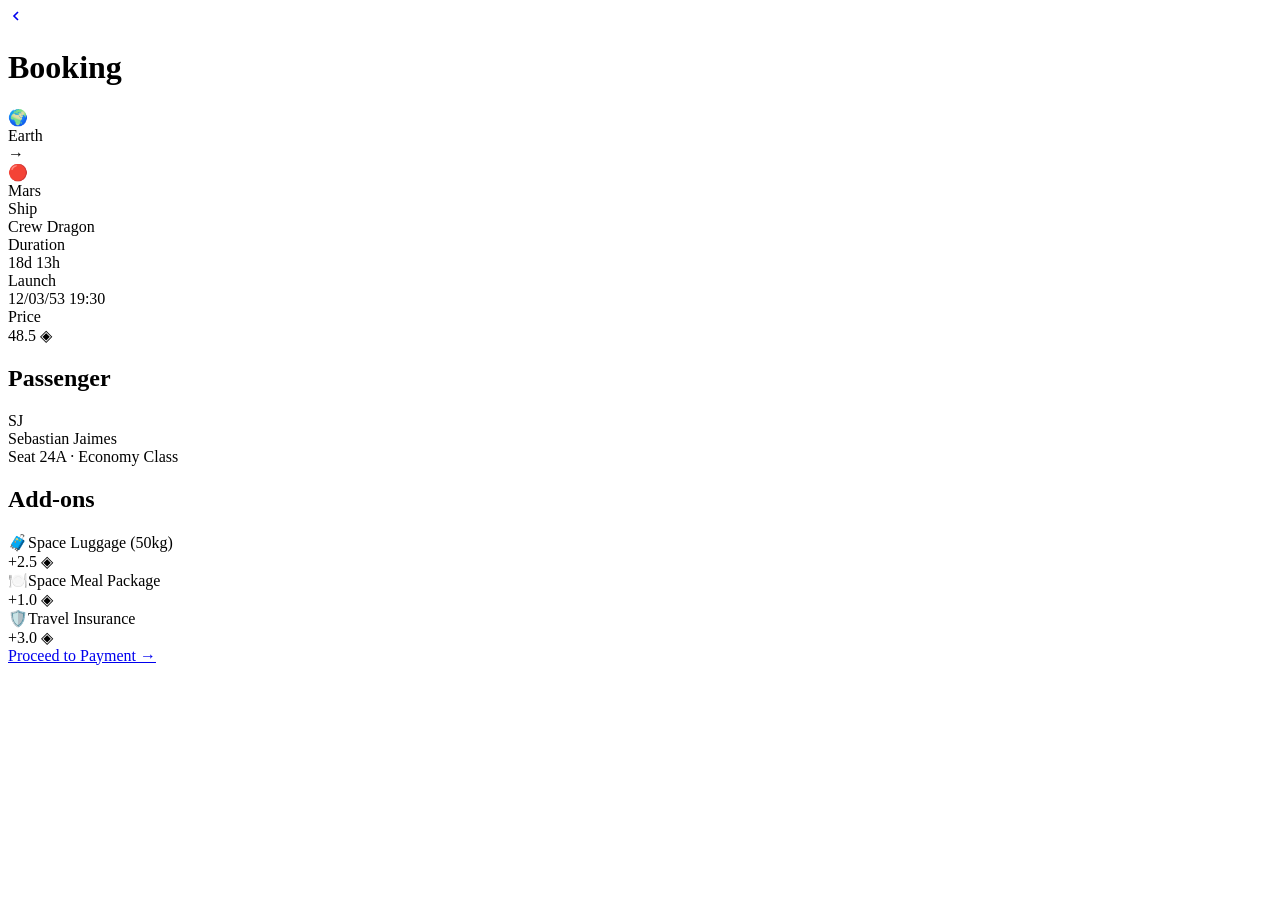
==== screens/booking.html @ c3f688a9 ""booking"" ====
<!DOCTYPE html>
<html lang="es">
<head>
  <meta charset="UTF-8"><meta name="viewport" content="width=device-width,initial-scale=1.0">
  <title>UberX × SpaceX — Booking</title>
  <link rel="stylesheet" href="../css/app.css">
</head>
<body class="booking-page"><div class="device">
<main class="booking">
  <header class="screen-header">
    <a href="home.html" class="btn-back" aria-label="Volver">
      <svg width="16" height="16" viewBox="0 0 24 24" fill="none" stroke="currentColor" stroke-width="2.5"><path d="M15 18l-6-6 6-6"/></svg>
    </a>
    <h1 class="screen-header__title">Booking</h1>
    <div class="screen-header__spacer"></div>
  </header>

  <div class="booking__scroll">
    <div class="trip-card">
      <div class="trip-route">
        <div class="trip-planet"><div class="trip-planet__emoji">🌍</div><div class="trip-planet__name">Earth</div></div>
        <div class="trip-arrow">→</div>
        <div class="trip-planet"><div class="trip-planet__emoji" style="animation-delay:.5s">🔴</div><div class="trip-planet__name">Mars</div></div>
      </div>
      <div class="trip-grid">
        <div class="trip-stat"><div class="trip-stat__label">Ship</div><div class="trip-stat__value">Crew Dragon</div></div>
        <div class="trip-stat"><div class="trip-stat__label">Duration</div><div class="trip-stat__value">18d 13h</div></div>
        <div class="trip-stat"><div class="trip-stat__label">Launch</div><div class="trip-stat__value">12/03/53 19:30</div></div>
        <div class="trip-stat"><div class="trip-stat__label">Price</div><div class="trip-stat__value trip-stat__value--accent">48.5 ◈</div></div>
      </div>
    </div>

    <h2 class="section-title">Passenger</h2>
    <div class="passenger-card">
      <div class="pass-avatar">SJ</div>
      <div class="pass-info">
        <div class="pass-info__name">Sebastian Jaimes</div>
        <div class="pass-info__seat">Seat 24A · Economy Class</div>
      </div>
    </div>

    <h2 class="section-title">Add-ons</h2>
    <div class="extra-item"><div class="extra-item__left"><span class="extra-item__icon">🧳</span><span class="extra-item__name">Space Luggage (50kg)</span></div><span class="extra-item__price">+2.5 ◈</span></div>
    <div class="extra-item"><div class="extra-item__left"><span class="extra-item__icon">🍽️</span><span class="extra-item__name">Space Meal Package</span></div><span class="extra-item__price">+1.0 ◈</span></div>
    <div class="extra-item"><div class="extra-item__left"><span class="extra-item__icon">🛡️</span><span class="extra-item__name">Travel Insurance</span></div><span class="extra-item__price">+3.0 ◈</span></div>
  </div>

  <div class="booking__cta">
    <a href="payment-methods.html" class="btn-primary btn-primary--full">Proceed to Payment →</a>
  </div>
</main>
</div></body></html>
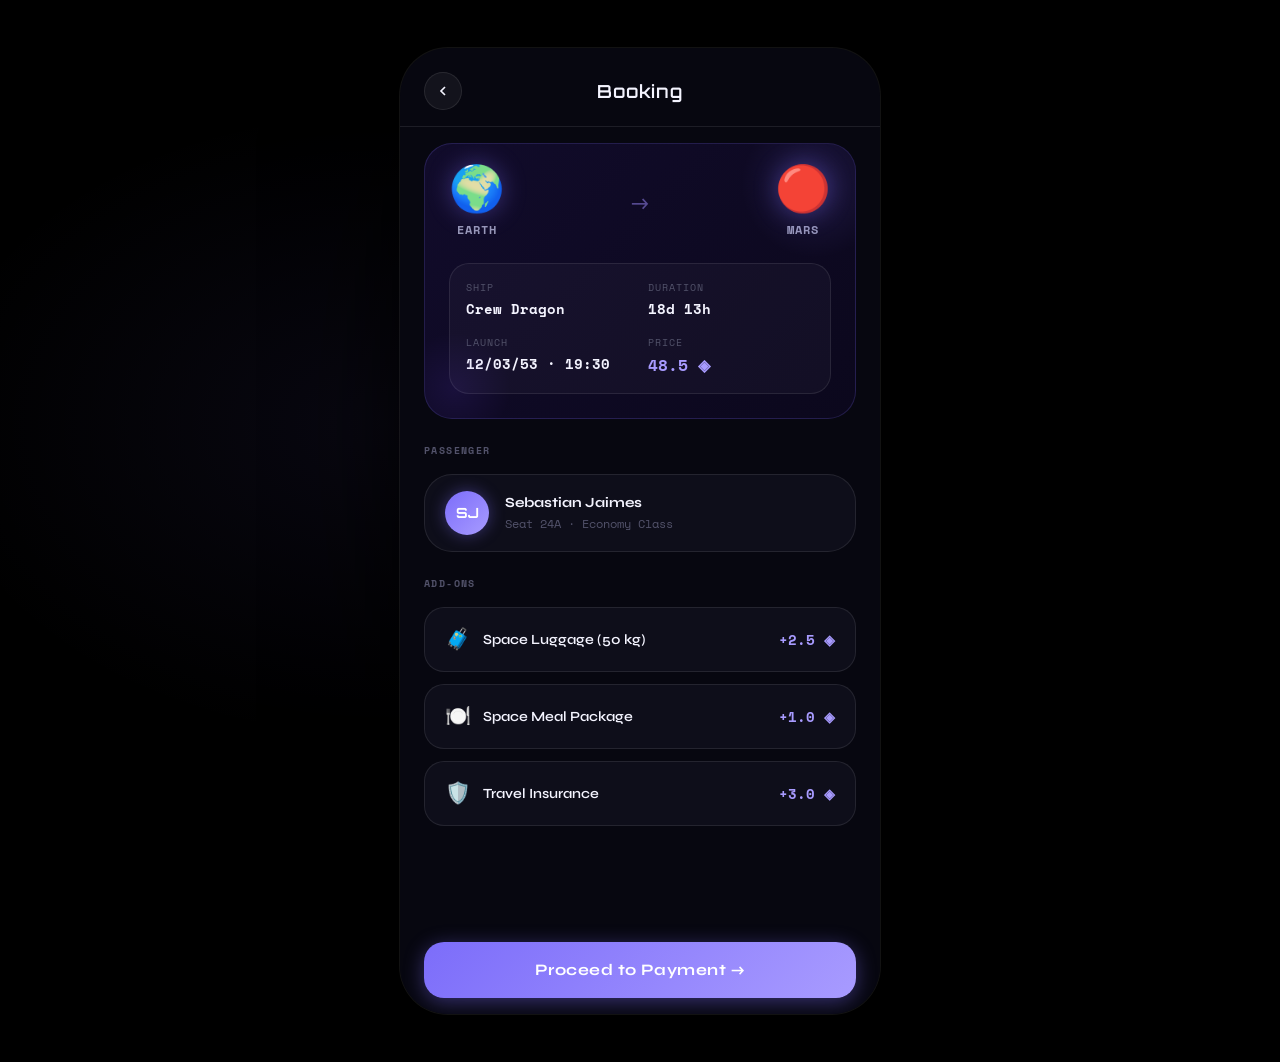
==== commit a5fc81ba: ""cambios"" ====
--- a/screens/booking.html
+++ b/screens/booking.html
@@ -1,37 +1,94 @@
 <!DOCTYPE html>
 <html lang="es">
 <head>
-  <meta charset="UTF-8"><meta name="viewport" content="width=device-width,initial-scale=1.0">
+  <!-- Codificación de caracteres -->
+  <meta charset="UTF-8">
+  <!-- Adaptación a pantallas móviles -->
+  <meta name="viewport" content="width=device-width,initial-scale=1.0">
   <title>UberX × SpaceX — Booking</title>
+  <!-- Estilos globales compartidos -->
   <link rel="stylesheet" href="../css/app.css">
+  <!-- Estilos específicos de la pantalla de reserva -->
+  <link rel="stylesheet" href="../css/booking.css">
 </head>
-<body class="booking-page"><div class="device">
+<body class="booking-page">
+
+<!-- Contenedor que simula la carcasa del teléfono -->
+<div class="device">
 <main class="booking">
+
+  <!-- ── Encabezado de pantalla ─────────────
+       Botón de volver + título centrado + espaciador.
+       El espaciador tiene el mismo ancho que el botón
+       para que el título quede perfectamente centrado.
+  ─────────────────────────────────────────── -->
   <header class="screen-header">
-    <a href="home.html" class="btn-back" aria-label="Volver">
+    <!-- Botón de volver a home -->
+    <a href="home.html" class="btn-back" aria-label="Back">
       <svg width="16" height="16" viewBox="0 0 24 24" fill="none" stroke="currentColor" stroke-width="2.5"><path d="M15 18l-6-6 6-6"/></svg>
     </a>
     <h1 class="screen-header__title">Booking</h1>
-    <div class="screen-header__spacer"></div>
+    <!-- Espaciador invisible para centrar el título -->
+    <div class="screen-header__spacer" aria-hidden="true"></div>
   </header>
 
+  <!-- Área con scroll: todo el contenido de la reserva -->
   <div class="booking__scroll">
+
+    <!-- ── Tarjeta del viaje ──────────────────
+         Muestra la ruta (Tierra → Marte) con emojis
+         y una cuadrícula de 4 datos del viaje.
+    ─────────────────────────────────────────── -->
     <div class="trip-card">
+
+      <!-- Ruta visual: planeta origen → flecha → planeta destino -->
       <div class="trip-route">
-        <div class="trip-planet"><div class="trip-planet__emoji">🌍</div><div class="trip-planet__name">Earth</div></div>
+        <!-- Planeta de origen: Tierra -->
+        <div class="trip-planet">
+          <div class="trip-planet__emoji">🌍</div>
+          <div class="trip-planet__name">Earth</div>
+        </div>
+        <!-- Flecha animada entre planetas -->
         <div class="trip-arrow">→</div>
-        <div class="trip-planet"><div class="trip-planet__emoji" style="animation-delay:.5s">🔴</div><div class="trip-planet__name">Mars</div></div>
+        <!-- Planeta de destino: Marte (animación con delay de 0.5s) -->
+        <div class="trip-planet">
+          <div class="trip-planet__emoji" style="animation-delay:.5s">🔴</div>
+          <div class="trip-planet__name">Mars</div>
+        </div>
       </div>
+
+      <!-- Cuadrícula 2x2 con los datos del viaje -->
       <div class="trip-grid">
-        <div class="trip-stat"><div class="trip-stat__label">Ship</div><div class="trip-stat__value">Crew Dragon</div></div>
-        <div class="trip-stat"><div class="trip-stat__label">Duration</div><div class="trip-stat__value">18d 13h</div></div>
-        <div class="trip-stat"><div class="trip-stat__label">Launch</div><div class="trip-stat__value">12/03/53 19:30</div></div>
-        <div class="trip-stat"><div class="trip-stat__label">Price</div><div class="trip-stat__value trip-stat__value--accent">48.5 ◈</div></div>
+        <!-- Dato: nombre de la nave -->
+        <div class="trip-stat">
+          <div class="trip-stat__label">Ship</div>
+          <div class="trip-stat__value">Crew Dragon</div>
+        </div>
+        <!-- Dato: duración del viaje -->
+        <div class="trip-stat">
+          <div class="trip-stat__label">Duration</div>
+          <div class="trip-stat__value">18d 13h</div>
+        </div>
+        <!-- Dato: fecha y hora de lanzamiento -->
+        <div class="trip-stat">
+          <div class="trip-stat__label">Launch</div>
+          <div class="trip-stat__value">12/03/53 · 19:30</div>
+        </div>
+        <!-- Dato: precio en cripto (color morado para destacarlo) -->
+        <div class="trip-stat">
+          <div class="trip-stat__label">Price</div>
+          <div class="trip-stat__value trip-stat__value--accent">48.5 ◈</div>
+        </div>
       </div>
-    </div>
 
+    </div><!-- /.trip-card -->
+
+    <!-- ── Sección: Pasajero ──────────────────
+         Tarjeta con avatar de iniciales, nombre y asiento.
+    ─────────────────────────────────────────── -->
     <h2 class="section-title">Passenger</h2>
     <div class="passenger-card">
+      <!-- Avatar con las iniciales del pasajero -->
       <div class="pass-avatar">SJ</div>
       <div class="pass-info">
         <div class="pass-info__name">Sebastian Jaimes</div>
@@ -39,14 +96,50 @@
       </div>
     </div>
 
+    <!-- ── Sección: Extras / Add-ons ──────────
+         Lista de servicios adicionales con precio.
+         Cada ítem tiene ícono, nombre y precio en cripto.
+    ─────────────────────────────────────────── -->
     <h2 class="section-title">Add-ons</h2>
-    <div class="extra-item"><div class="extra-item__left"><span class="extra-item__icon">🧳</span><span class="extra-item__name">Space Luggage (50kg)</span></div><span class="extra-item__price">+2.5 ◈</span></div>
-    <div class="extra-item"><div class="extra-item__left"><span class="extra-item__icon">🍽️</span><span class="extra-item__name">Space Meal Package</span></div><span class="extra-item__price">+1.0 ◈</span></div>
-    <div class="extra-item"><div class="extra-item__left"><span class="extra-item__icon">🛡️</span><span class="extra-item__name">Travel Insurance</span></div><span class="extra-item__price">+3.0 ◈</span></div>
-  </div>
 
+    <!-- Extra: equipaje espacial -->
+    <div class="extra-item">
+      <div class="extra-item__left">
+        <span class="extra-item__icon">🧳</span>
+        <span class="extra-item__name">Space Luggage (50 kg)</span>
+      </div>
+      <span class="extra-item__price">+2.5 ◈</span>
+    </div>
+
+    <!-- Extra: paquete de comidas -->
+    <div class="extra-item">
+      <div class="extra-item__left">
+        <span class="extra-item__icon">🍽️</span>
+        <span class="extra-item__name">Space Meal Package</span>
+      </div>
+      <span class="extra-item__price">+1.0 ◈</span>
+    </div>
+
+    <!-- Extra: seguro de viaje -->
+    <div class="extra-item">
+      <div class="extra-item__left">
+        <span class="extra-item__icon">🛡️</span>
+        <span class="extra-item__name">Travel Insurance</span>
+      </div>
+      <span class="extra-item__price">+3.0 ◈</span>
+    </div>
+
+  </div><!-- /.booking__scroll -->
+
+  <!-- ── Botón de acción fijo en la parte inferior ──
+       Sticky: se queda visible aunque el usuario haga scroll.
+       Lleva a la pantalla de métodos de pago.
+  ─────────────────────────────────────────── -->
   <div class="booking__cta">
     <a href="payment-methods.html" class="btn-primary btn-primary--full">Proceed to Payment →</a>
   </div>
+
 </main>
-</div></body></html>+</div><!-- /.device -->
+</body>
+</html>
--- a/css/app.css
+++ b/css/app.css
@@ -0,0 +1,302 @@
+/* Importa las fuentes de Google: Orbitron (display), Syne (cuerpo), Space Mono (código) */
+@import url('https://fonts.googleapis.com/css2?family=Orbitron:wght@400;500;600;700;800;900&family=Syne:wght@400;500;600;700;800&family=Space+Mono:ital,wght@0,400;0,700;1,400&display=swap');
+
+/* ═══════════════════════════════════════════
+   DESIGN TOKENS — Variables CSS globales
+   Todos los colores, tamaños y espaciados de la app
+   viven aquí. Si cambias un valor, cambia en toda la app.
+═══════════════════════════════════════════ */
+:root {
+  /* ── Fondos ─────────────────────────────── */
+  --bg-void:    #04040a; /* negro casi puro, fondo del body */
+  --bg-deep:    #070710; /* fondo de las pantallas internas */
+  --bg-card:    #0e0e1a; /* fondo de tarjetas y nav inferior */
+  --bg-elevated:#141425; /* fondo de elementos elevados */
+  --bg-sheet:   #0f0f1e; /* fondo del bottom sheet */
+
+  /* ── Vidrio (glassmorphism) ──────────────── */
+  --glass:             rgba(255,255,255,.05);  /* vidrio muy sutil */
+  --glass-md:          rgba(255,255,255,.08);  /* vidrio un poco más visible */
+  --glass-border:      rgba(255,255,255,.09);  /* borde de vidrio normal */
+  --glass-border-bright:rgba(255,255,255,.18); /* borde de vidrio más brillante */
+  --blur:    20px; /* desenfoque fuerte para glassmorphism */
+  --blur-sm: 10px; /* desenfoque suave */
+
+  /* ── Colores de acento ───────────────────── */
+  --accent:       #7c6dfa; /* morado principal */
+  --accent-bright:#a89bff; /* morado claro para textos y bordes */
+  --accent-dim:   rgba(124,109,250,.20); /* morado muy transparente para fondos */
+  --accent-glow:  rgba(124,109,250,.40); /* morado para sombras de luz */
+  --gold:         #f0b429; /* dorado para badges premium */
+  --gold-dim:     rgba(240,180,41,.12);  /* dorado transparente para fondos */
+  --danger:       #f05252; /* rojo para errores */
+  --success:      #22c55e; /* verde para confirmaciones */
+
+  /* ── Colores de texto ────────────────────── */
+  --text-0: #f4f4ff; /* texto principal, casi blanco */
+  --text-1: #9898b8; /* texto secundario, gris azulado */
+  --text-2: #52526a; /* texto deshabilitado o de placeholder */
+
+  /* ── Tipografía ──────────────────────────── */
+  --font-display:'Orbitron', monospace; /* títulos y logos */
+  --font-body:   'Syne', sans-serif;    /* texto general */
+  --font-mono:   'Space Mono', monospace; /* chips y datos técnicos */
+
+  /* ── Escala de tamaños de fuente ─────────── */
+  --fz-2xs:.625rem; /* 10px — muy pequeño, para etiquetas */
+  --fz-xs: .75rem;  /* 12px */
+  --fz-sm: .875rem; /* 14px — texto normal pequeño */
+  --fz-md: 1rem;    /* 16px — texto base */
+  --fz-lg: 1.125rem;/* 18px */
+  --fz-xl: 1.375rem;/* 22px */
+  --fz-2xl:1.75rem; /* 28px */
+  --fz-3xl:2.5rem;  /* 40px */
+  --fz-4xl:3.5rem;  /* 56px — títulos grandes */
+
+  /* ── Escala de espaciado ─────────────────── */
+  --s1:.25rem; --s2:.5rem;  --s3:.75rem; --s4:1rem;
+  --s5:1.25rem;--s6:1.5rem; --s7:2rem;   --s8:2.5rem;
+  --s9:3rem;   --s10:4rem;
+
+  /* ── Radios de borde ─────────────────────── */
+  --r-sm:8px; --r-md:14px; --r-lg:20px; --r-xl:28px; --r-full:9999px;
+
+  /* ── Curvas de animación ─────────────────── */
+  --ease-out:   cubic-bezier(0.16,1,0.3,1);    /* salida suave y natural */
+  --ease-spring:cubic-bezier(0.34,1.56,0.64,1); /* efecto de resorte */
+  --dur:.3s; /* duración base para transiciones */
+}
+
+/* ═══════════════════════════════════════════
+   RESET — Elimina estilos por defecto del navegador
+   para que todos los elementos partan desde cero.
+═══════════════════════════════════════════ */
+*,*::before,*::after{box-sizing:border-box;margin:0;padding:0}
+html{font-size:16px;-webkit-text-size-adjust:100%}
+body{
+  font-family:var(--font-body);
+  background:var(--bg-void);
+  color:var(--text-0);
+  line-height:1.5;
+  min-height:100dvh;
+  display:flex;
+  justify-content:center;
+  align-items:flex-start;
+  -webkit-font-smoothing:antialiased; /* texto más nítido en Mac/iOS */
+}
+a{color:inherit;text-decoration:none}
+button{font-family:var(--font-body);cursor:pointer;border:none;background:none;color:inherit}
+ul,ol{list-style:none}
+input{font-family:var(--font-body)}
+img,svg{display:block;max-width:100%}
+
+/* ═══════════════════════════════════════════
+   DEVICE SHELL — Contenedor que simula un teléfono
+   en pantallas grandes. En móvil ocupa todo el ancho.
+═══════════════════════════════════════════ */
+.device{
+  width:100%;
+  max-width:430px;
+  min-height:100dvh;
+  background:var(--bg-deep);
+  position:relative;
+  overflow:hidden;
+  display:flex;
+  flex-direction:column;
+}
+
+/* ═══════════════════════════════════════════
+   GLASS CARD — Tarjeta con efecto de vidrio esmerilado.
+   Se usa en varias pantallas para agrupar contenido.
+═══════════════════════════════════════════ */
+.glass-card{
+  background:var(--glass);
+  backdrop-filter:blur(var(--blur));
+  -webkit-backdrop-filter:blur(var(--blur)); /* compatibilidad Safari */
+  border:1px solid var(--glass-border);
+  border-radius:var(--r-xl);
+}
+
+/* ═══════════════════════════════════════════
+   BUTTONS — Tres variantes de botón reutilizables
+═══════════════════════════════════════════ */
+
+/* Botón primario: fondo morado degradado, para acciones principales */
+.btn-primary{
+  display:inline-flex;align-items:center;justify-content:center;gap:var(--s2);
+  background:linear-gradient(135deg,var(--accent),var(--accent-bright));
+  color:#fff;font-family:var(--font-body);font-size:var(--fz-sm);font-weight:700;
+  letter-spacing:.03em;padding:var(--s3) var(--s6);border-radius:var(--r-full);
+  border:none;cursor:pointer;
+  transition:opacity var(--dur),transform var(--dur) var(--ease-spring),box-shadow var(--dur);
+  box-shadow:0 4px 20px var(--accent-glow);
+}
+.btn-primary:hover{opacity:.92;transform:translateY(-2px);box-shadow:0 8px 30px var(--accent-glow)}
+.btn-primary:active{transform:scale(.97)} /* se encoge al hacer clic */
+/* Variante de ancho completo para botones de confirmación */
+.btn-primary--full{width:100%;padding:var(--s4);font-size:var(--fz-md);border-radius:var(--r-lg)}
+
+/* Botón secundario: fondo de vidrio, para acciones secundarias */
+.btn-secondary{
+  display:inline-flex;align-items:center;justify-content:center;gap:var(--s2);
+  background:var(--glass);color:var(--text-0);font-size:var(--fz-sm);font-weight:600;
+  padding:var(--s3) var(--s6);border-radius:var(--r-full);
+  border:1px solid var(--glass-border-bright);backdrop-filter:blur(var(--blur-sm));
+  transition:background var(--dur),border-color var(--dur),transform var(--dur) var(--ease-spring);
+  cursor:pointer;
+}
+.btn-secondary:hover{background:var(--glass-md);border-color:var(--accent-bright);transform:translateY(-1px)}
+
+/* Botón de volver: círculo pequeño con flecha, para headers de pantalla */
+.btn-back{
+  width:38px;height:38px;display:flex;align-items:center;justify-content:center;
+  border-radius:var(--r-full);background:var(--glass);border:1px solid var(--glass-border);
+  color:var(--text-0);text-decoration:none;flex-shrink:0;
+  transition:background var(--dur),transform var(--dur) var(--ease-spring),border-color var(--dur);
+}
+.btn-back:hover{background:var(--glass-md);border-color:var(--accent);transform:scale(1.06)}
+
+/* ═══════════════════════════════════════════
+   BADGES — Etiquetas pequeñas de estado o categoría
+═══════════════════════════════════════════ */
+.badge{
+  display:inline-flex;align-items:center;padding:3px 10px;border-radius:var(--r-full);
+  font-size:var(--fz-2xs);font-weight:700;letter-spacing:.06em;text-transform:uppercase;
+}
+/* Badge dorado: para contenido premium o destacado */
+.badge--gold{background:var(--gold-dim);color:var(--gold);border:1px solid rgba(240,180,41,.3)}
+/* Badge morado: para categorías o estados activos */
+.badge--accent{background:var(--accent-dim);color:var(--accent-bright);border:1px solid rgba(124,109,250,.3)}
+
+/* ═══════════════════════════════════════════
+   SEARCH — Campo de búsqueda con ícono a la izquierda
+═══════════════════════════════════════════ */
+.search-wrap{position:relative}
+/* Ícono de lupa posicionado dentro del input */
+.search-wrap__icon{
+  position:absolute;left:var(--s4);top:50%;transform:translateY(-50%);
+  color:var(--text-2);pointer-events:none;width:16px;height:16px;
+}
+.search-input{
+  width:100%;background:var(--bg-card);border:1px solid var(--glass-border);
+  border-radius:var(--r-full);
+  /* padding-left extra para que el texto no tape el ícono */
+  padding:var(--s3) var(--s4) var(--s3) calc(var(--s4) + 20px + var(--s2));
+  color:var(--text-0);font-size:var(--fz-sm);outline:none;
+  transition:border-color var(--dur),box-shadow var(--dur);
+}
+.search-input::placeholder{color:var(--text-2)}
+/* Al enfocar: borde morado y sombra de luz */
+.search-input:focus{border-color:var(--accent);box-shadow:0 0 0 3px var(--accent-dim)}
+
+/* ═══════════════════════════════════════════
+   SCREEN HEADER — Barra superior de cada pantalla
+   Contiene botón de volver, título centrado y espaciador.
+═══════════════════════════════════════════ */
+.screen-header{
+  display:flex;align-items:center;padding:var(--s6) var(--s6) var(--s4);gap:var(--s3);
+  border-bottom:1px solid var(--glass-border);
+}
+/* Título centrado usando flex:1 para ocupar el espacio disponible */
+.screen-header__title{
+  flex:1;text-align:center;font-family:var(--font-display);
+  font-size:var(--fz-lg);font-weight:600;letter-spacing:.05em;
+}
+/* Espaciador del mismo ancho que el btn-back para centrar el título visualmente */
+.screen-header__spacer{width:38px;flex-shrink:0}
+
+/* ═══════════════════════════════════════════
+   BOTTOM NAV — Barra de navegación inferior
+   Presente en todas las pantallas internas.
+═══════════════════════════════════════════ */
+.bottom-nav{
+  display:flex;align-items:center;background:var(--bg-card);
+  border-top:1px solid var(--glass-border);
+  /* Respeta el área segura en iPhones con notch inferior */
+  padding-bottom:env(safe-area-inset-bottom);
+}
+/* Cada ítem de la nav: ícono + etiqueta de texto */
+.bottom-nav__item{
+  flex:1;display:flex;flex-direction:column;align-items:center;gap:4px;
+  padding:var(--s3) var(--s2);font-size:var(--fz-2xs);font-weight:700;
+  letter-spacing:.08em;text-transform:uppercase;color:var(--text-2);
+  text-decoration:none;transition:color var(--dur);position:relative;
+}
+.bottom-nav__item svg{width:20px;height:20px}
+/* Ítem activo: color morado claro */
+.bottom-nav__item[aria-current="page"]{color:var(--accent-bright)}
+/* Línea indicadora en la parte superior del ítem activo */
+.bottom-nav__item[aria-current="page"]::after{
+  content:'';position:absolute;top:0;left:50%;transform:translateX(-50%);
+  width:24px;height:2px;background:var(--accent);border-radius:0 0 var(--r-full) var(--r-full);
+}
+/* Separador vertical entre ítems de la nav */
+.bottom-nav__divider{width:1px;height:20px;background:var(--glass-border)}
+
+/* ═══════════════════════════════════════════
+   UTILITIES — Clases de utilidad reutilizables
+═══════════════════════════════════════════ */
+
+/* Oculta visualmente pero mantiene accesibilidad para lectores de pantalla */
+.visually-hidden{
+  position:absolute;width:1px;height:1px;padding:0;margin:-1px;
+  overflow:hidden;clip:rect(0,0,0,0);border:0;
+}
+/* Anillo de foco visible para navegación con teclado */
+:focus-visible{outline:2px solid var(--accent);outline-offset:3px}
+/* Scrollbar personalizada: delgada y discreta */
+::-webkit-scrollbar{width:3px}
+::-webkit-scrollbar-thumb{background:var(--glass-border);border-radius:var(--r-full)}
+
+/* ═══════════════════════════════════════════
+   KEYFRAMES — Animaciones compartidas por todas las pantallas
+═══════════════════════════════════════════ */
+
+/* Aparece desde abajo con fade */
+@keyframes fadeUp{
+  from{opacity:0;transform:translateY(28px)}
+  to{opacity:1;transform:translateY(0)}
+}
+/* Aparece con fade simple */
+@keyframes fadeIn{from{opacity:0}to{opacity:1}}
+/* Pulso de opacidad: para puntos de estado activo */
+@keyframes pulse{0%,100%{opacity:1}50%{opacity:.3}}
+/* Flotación vertical suave: para planetas y elementos decorativos */
+@keyframes float{0%,100%{transform:translateY(0)}50%{transform:translateY(-6px)}}
+/* Efecto de brillo deslizante: para textos con shimmer */
+@keyframes shimmer{0%{background-position:-200% center}100%{background-position:200% center}}
+/* Parpadeo de estrellas: alterna opacidad */
+@keyframes twinkle{0%{opacity:.4}100%{opacity:1}}
+/* Movimiento de nebulosas: escala y rotación lenta */
+@keyframes nebula{0%{transform:scale(1) rotate(0deg)}100%{transform:scale(1.15) rotate(20deg)}}
+/* Dibuja la línea orbital: reduce el dashoffset para revelar el trazo */
+@keyframes orbitDraw{from{stroke-dashoffset:1200}to{stroke-dashoffset:0}}
+/* Barra de carga: crece de 0% a 100% */
+@keyframes loadBar{from{width:0%}to{width:100%}}
+/* Sube desde abajo: para bottom sheets */
+@keyframes slideUp{from{transform:translateY(100%);opacity:0}to{transform:translateY(0);opacity:1}}
+
+/* ═══════════════════════════════════════════
+   RESPONSIVE GLOBAL
+═══════════════════════════════════════════ */
+
+/* En tablet/desktop: fondo con gradiente y dispositivo centrado */
+@media(min-width:768px){
+  body{
+    background:radial-gradient(ellipse 60% 50% at 30% 40%,rgba(124,109,250,.07) 0%,transparent 60%),#04040a;
+    align-items:center;min-height:100dvh;padding:var(--s9) 0;
+  }
+  /* El device shell toma forma de teléfono con bordes redondeados */
+  .device{
+    border-radius:48px;min-height:820px;
+    box-shadow:0 0 0 1px rgba(255,255,255,.07),0 0 0 8px rgba(255,255,255,.02),0 48px 120px rgba(0,0,0,.85),inset 0 1px 0 rgba(255,255,255,.07);
+  }
+}
+/* En móvil pequeño: sin bordes redondeados, ocupa todo el ancho */
+@media(max-width:480px){
+  .device{max-width:100%;border-radius:0}
+  .btn-primary--full{width:100%}
+  .screen-header{padding:var(--s5) var(--s5) var(--s3)}
+}
+/* En pantallas muy anchas: fija el ancho del device */
+@media(min-width:1280px){.device{min-width:420px;max-width:480px}}
--- a/css/booking.css
+++ b/css/booking.css
@@ -0,0 +1,157 @@
+/* ═══════════════════════════════════════════
+   BOOKING SCREEN — estilos exclusivos de booking.html
+═══════════════════════════════════════════ */
+
+/* Contenedor principal: columna que ocupa toda la pantalla */
+.booking{display:flex;flex-direction:column;min-height:100dvh}
+/* Área de scroll: padding inferior grande para no tapar el botón sticky */
+.booking__scroll{flex:1;overflow-y:auto;padding:var(--s4) var(--s6) 100px}
+
+/* ── Título de sección ──────────────────────
+   Etiqueta en mayúsculas pequeñas y gris para separar secciones.
+─────────────────────────────────────────── */
+.section-title{
+  font-family:var(--font-mono);font-size:var(--fz-2xs);font-weight:700;
+  color:var(--text-2);letter-spacing:.14em;text-transform:uppercase;
+  margin:var(--s6) 0 var(--s4);
+}
+.section-title:first-child{margin-top:0}
+
+/* ── Tarjeta del viaje ──────────────────────
+   Fondo oscuro con gradiente morado, borde sutil
+   y dos manchas de luz decorativas con ::before y ::after.
+─────────────────────────────────────────── */
+.trip-card{
+  background:linear-gradient(135deg,rgba(18,12,45,.95),rgba(12,8,30,.95));
+  border:1px solid rgba(124,109,250,.2);border-radius:var(--r-xl);
+  padding:var(--s6);overflow:hidden;position:relative;margin-bottom:var(--s6);
+}
+/* Mancha de luz morada en la esquina superior derecha */
+.trip-card::before{
+  content:'';position:absolute;top:-40px;right:-40px;width:160px;height:160px;
+  border-radius:50%;background:radial-gradient(circle,rgba(124,109,250,.15) 0%,transparent 65%);
+  pointer-events:none;
+}
+/* Mancha de luz morada más oscura en la esquina inferior izquierda */
+.trip-card::after{
+  content:'';position:absolute;bottom:-30px;left:-30px;width:120px;height:120px;
+  border-radius:50%;background:radial-gradient(circle,rgba(100,60,220,.12) 0%,transparent 65%);
+  pointer-events:none;
+}
+
+/* ── Ruta del viaje ─────────────────────────
+   Fila con planeta origen, flecha y planeta destino.
+─────────────────────────────────────────── */
+.trip-route{
+  display:flex;align-items:center;justify-content:space-between;gap:var(--s4);
+  margin-bottom:var(--s6);
+}
+/* Cada planeta: columna con emoji arriba y nombre abajo */
+.trip-planet{display:flex;flex-direction:column;align-items:center;gap:var(--s2)}
+/* Emoji del planeta: grande con sombra de luz y animación de flotación */
+.trip-planet__emoji{
+  font-size:2.8rem;line-height:1;
+  filter:drop-shadow(0 0 12px rgba(124,109,250,.4));
+  animation:float 4s ease-in-out infinite;
+}
+/* Nombre del planeta: fuente mono en mayúsculas pequeñas */
+.trip-planet__name{
+  font-family:var(--font-mono);font-size:var(--fz-xs);font-weight:700;
+  color:var(--text-1);letter-spacing:.08em;text-transform:uppercase;
+}
+/* Flecha entre planetas: pulsa con animación */
+.trip-arrow{
+  font-size:var(--fz-xl);color:rgba(160,140,255,.5);flex-shrink:0;
+  animation:pulse 3s ease-in-out infinite;
+}
+
+/* ── Cuadrícula de estadísticas del viaje ───
+   2 columnas con 4 datos: nave, duración, lanzamiento, precio.
+─────────────────────────────────────────── */
+.trip-grid{
+  display:grid;grid-template-columns:1fr 1fr;gap:var(--s4);
+  background:rgba(255,255,255,.03);border:1px solid var(--glass-border);
+  border-radius:var(--r-lg);padding:var(--s4);
+}
+/* Etiqueta del dato: gris pequeño en mayúsculas */
+.trip-stat__label{
+  font-family:var(--font-mono);font-size:var(--fz-2xs);color:var(--text-2);
+  letter-spacing:.1em;text-transform:uppercase;margin-bottom:3px;
+}
+/* Valor del dato: negrita y fuente mono */
+.trip-stat__value{font-weight:700;font-size:var(--fz-sm);font-family:var(--font-mono)}
+/* Variante del precio: morado claro y más grande */
+.trip-stat__value--accent{color:var(--accent-bright);font-size:var(--fz-md)}
+
+/* ── Tarjeta del pasajero ───────────────────
+   Fila con avatar de iniciales y datos del asiento.
+─────────────────────────────────────────── */
+.passenger-card{
+  display:flex;align-items:center;gap:var(--s4);
+  background:var(--bg-card);border:1px solid var(--glass-border);
+  border-radius:var(--r-xl);padding:var(--s4) var(--s5);
+  transition:border-color var(--dur);
+}
+.passenger-card:hover{border-color:var(--accent-dim)}
+/* Avatar circular con gradiente morado y sombra de luz */
+.pass-avatar{
+  width:44px;height:44px;border-radius:var(--r-full);
+  background:linear-gradient(135deg,var(--accent),var(--accent-bright));
+  display:flex;align-items:center;justify-content:center;
+  font-family:var(--font-display);font-size:var(--fz-sm);font-weight:700;
+  color:#fff;flex-shrink:0;box-shadow:0 0 16px var(--accent-glow);
+}
+/* Nombre del pasajero: negrita */
+.pass-info__name{font-weight:700;font-size:var(--fz-sm)}
+/* Asiento y clase: fuente mono gris */
+.pass-info__seat{font-family:var(--font-mono);font-size:var(--fz-xs);color:var(--text-2);margin-top:2px}
+
+/* ── Ítems de extras / add-ons ──────────────
+   Fila con ícono + nombre a la izquierda y precio a la derecha.
+─────────────────────────────────────────── */
+.extra-item{
+  display:flex;align-items:center;justify-content:space-between;
+  padding:var(--s4) var(--s5);background:var(--bg-card);
+  border:1px solid var(--glass-border);border-radius:var(--r-lg);
+  margin-bottom:var(--s3);
+  transition:border-color var(--dur),background var(--dur);
+}
+/* Al hover: borde más brillante y fondo más elevado */
+.extra-item:hover{border-color:var(--glass-border-bright);background:var(--bg-elevated)}
+.extra-item:last-of-type{margin-bottom:0}
+/* Lado izquierdo: ícono + nombre en fila */
+.extra-item__left{display:flex;align-items:center;gap:var(--s3)}
+.extra-item__icon{font-size:1.3rem}
+.extra-item__name{font-weight:600;font-size:var(--fz-sm)}
+/* Precio en morado claro a la derecha */
+.extra-item__price{
+  font-family:var(--font-mono);font-weight:700;font-size:var(--fz-sm);
+  color:var(--accent-bright);flex-shrink:0;
+}
+
+/* ── Botón de acción sticky ─────────────────
+   Se queda fijo en la parte inferior aunque el usuario haga scroll.
+   El gradiente crea un efecto de desvanecimiento hacia arriba.
+─────────────────────────────────────────── */
+.booking__cta{
+  position:sticky;bottom:0;padding:var(--s4) var(--s6) calc(var(--s4) + env(safe-area-inset-bottom));
+  background:linear-gradient(to top,var(--bg-deep) 60%,transparent);
+}
+
+/* ── Responsive ─────────────────────────────
+   En móvil pequeño reduce el padding lateral.
+─────────────────────────────────────────── */
+@media(max-width:480px){
+  .booking__scroll{padding:var(--s4) var(--s5) 100px}
+  .booking__cta{padding:var(--s4) var(--s5) var(--s4)}
+  .trip-grid{gap:var(--s3)}
+}
+
+/* En tablet/desktop: centra el device con fondo oscuro */
+@media(min-width:768px){
+  body.booking-page{
+    background:radial-gradient(ellipse 60% 50% at 30% 40%,rgba(124,109,250,.07) 0%,transparent 60%),#000;
+    display:flex;justify-content:center;align-items:center;min-height:100dvh;padding:var(--s9) 0;
+  }
+  body.booking-page .device{border-radius:48px;min-height:820px;box-shadow:0 0 0 1px rgba(255,255,255,.07),0 48px 120px rgba(0,0,0,.9)}
+}
